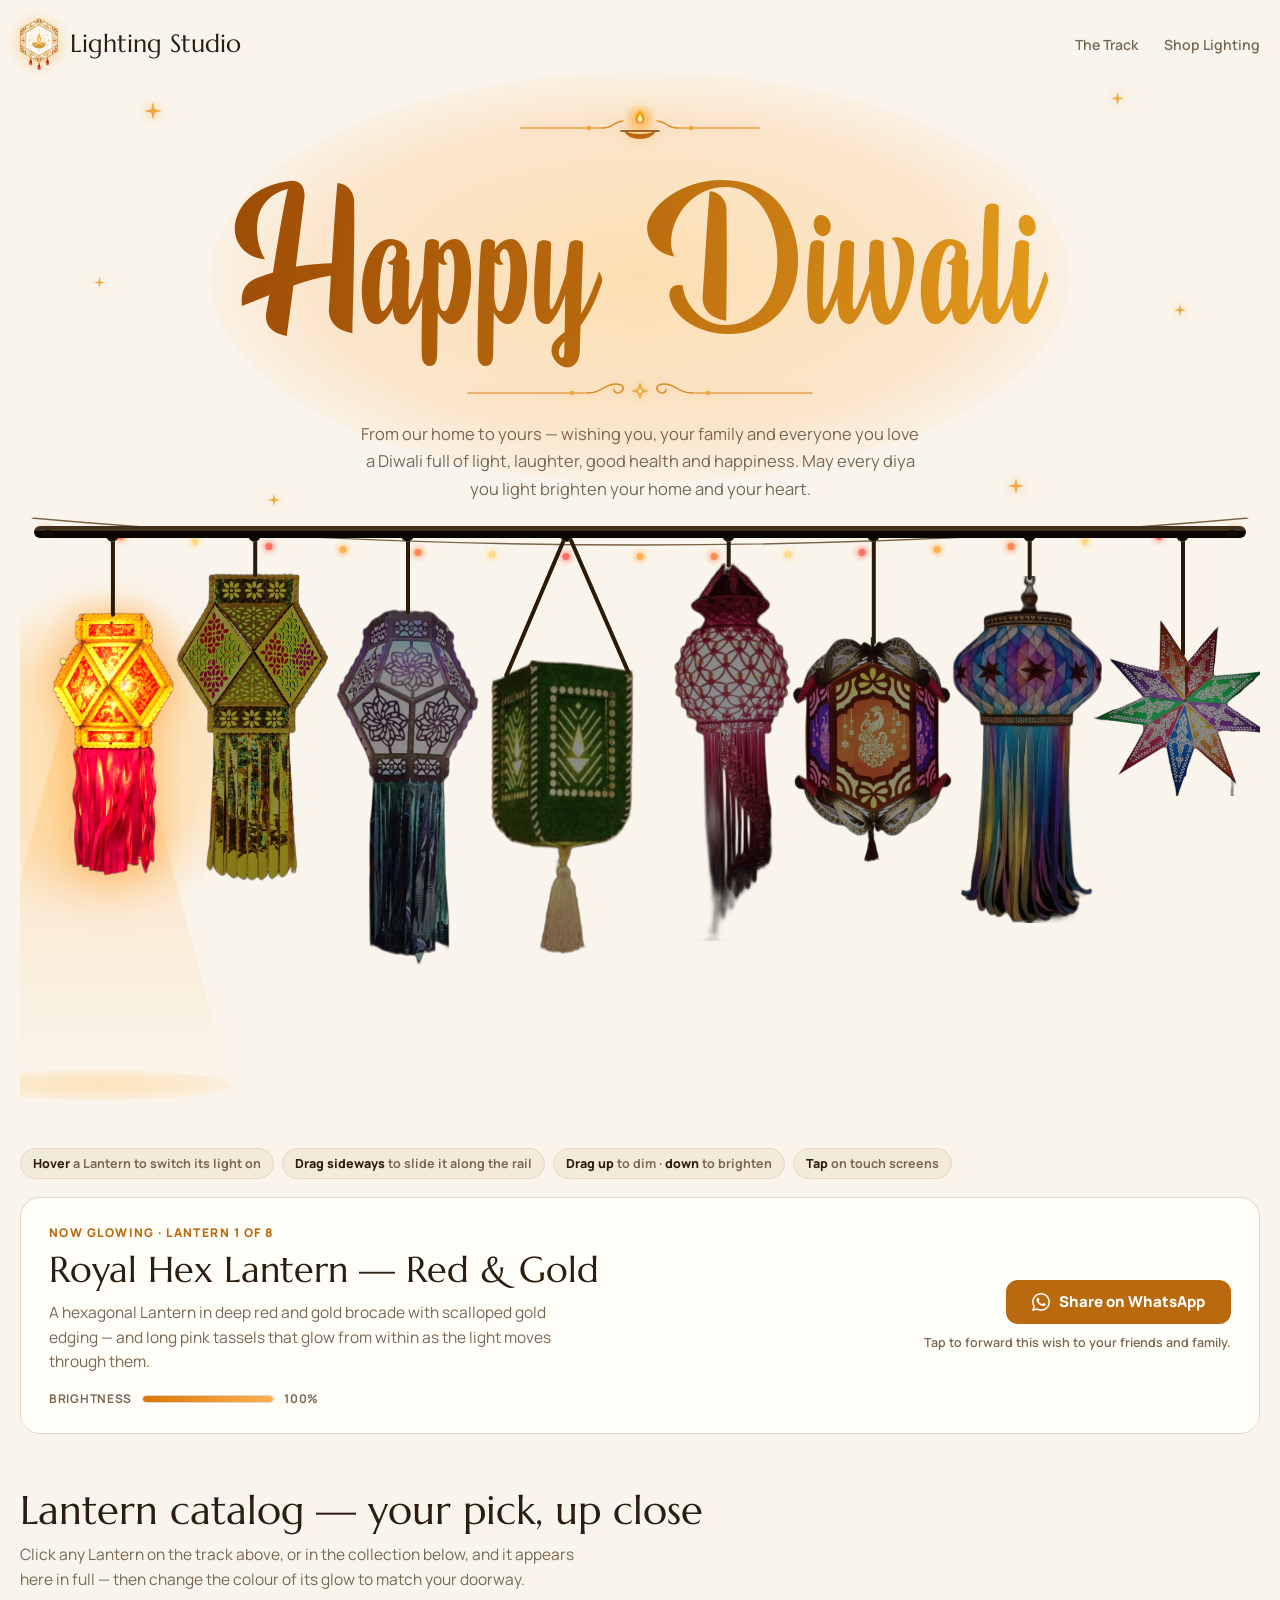
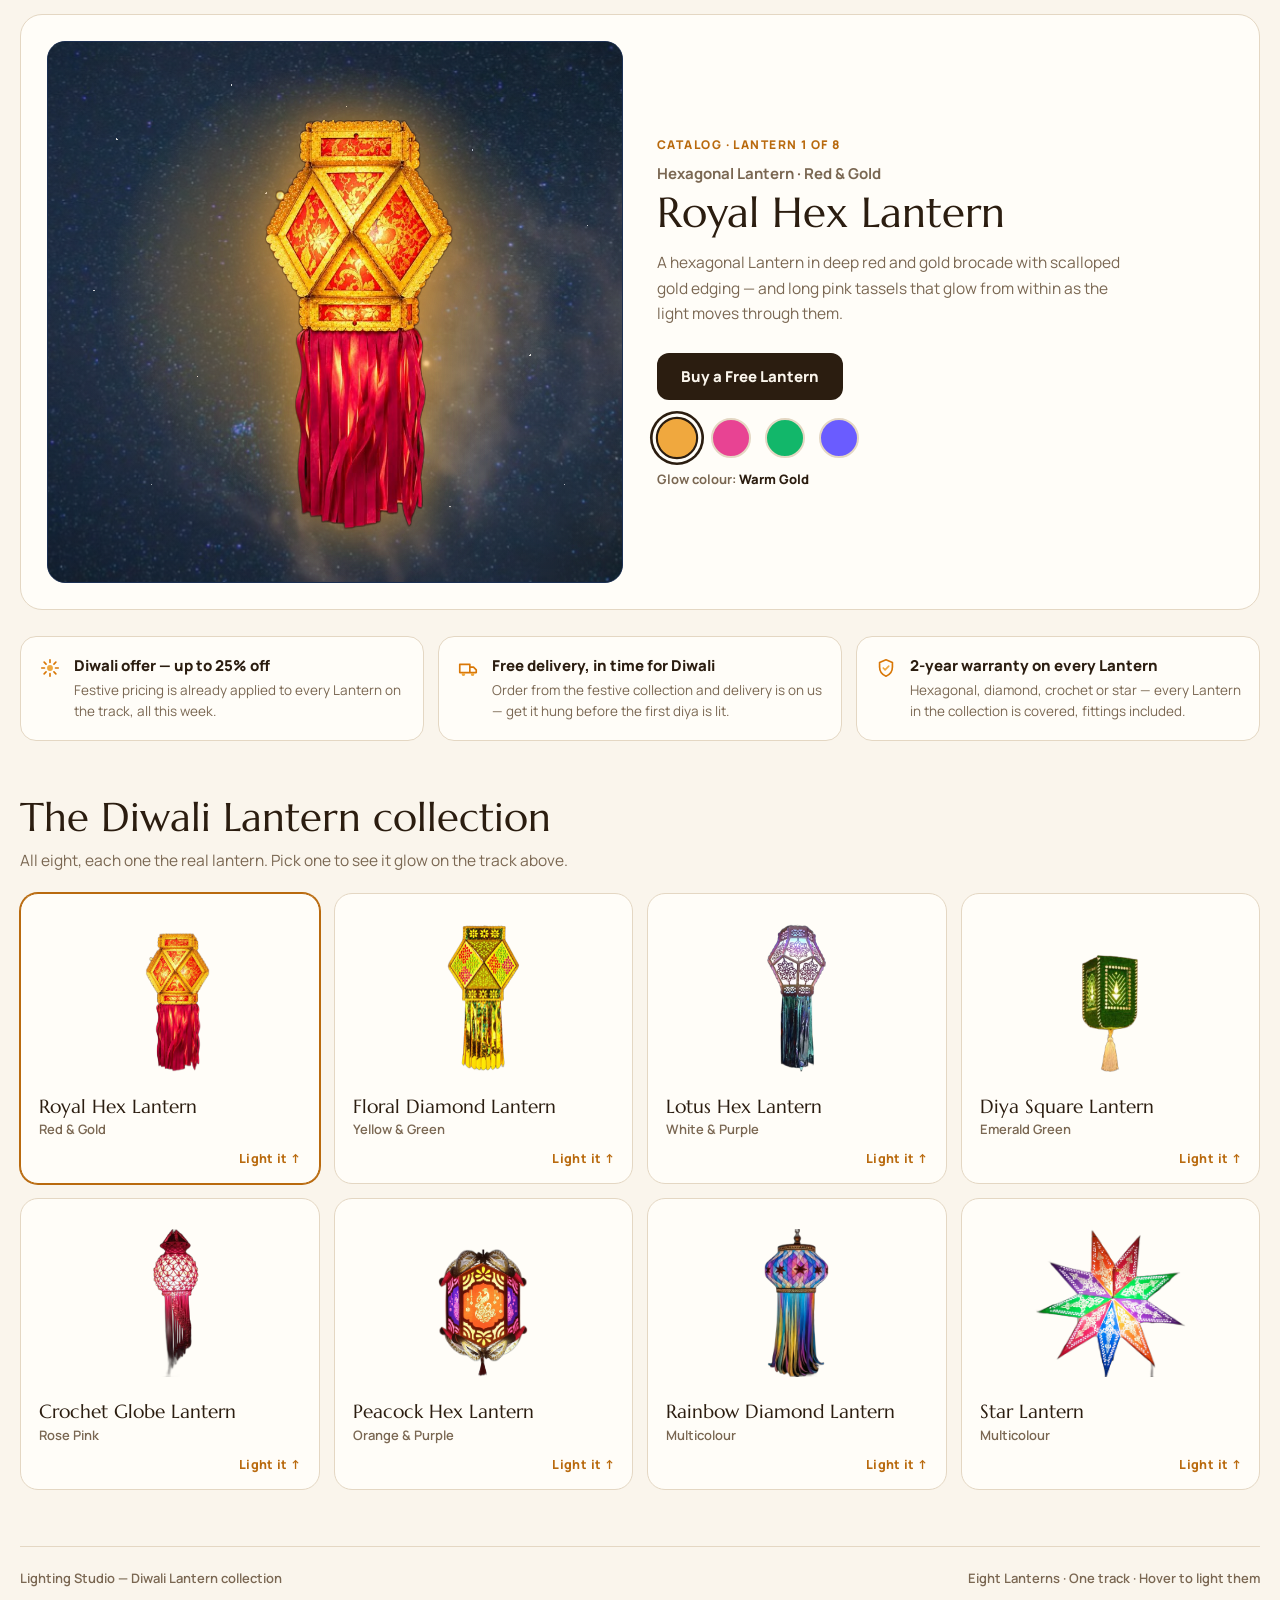
==== index.html @ c0ddb93f "feat: complete Diwali Lantern Studio with interactive track and celebration modal" ====
<!doctype html>
<html lang="en">
  <head>
    <meta charset="utf-8" />
    <meta name="viewport" content="width=device-width, initial-scale=1, viewport-fit=cover" />
    <meta name="color-scheme" content="light dark" />
    <link rel="icon" href="data:," />
    <title>Diwali Lantern Hero — Lighting Studio</title>
    <link rel="preconnect" href="https://fonts.googleapis.com" />
    <link rel="preconnect" href="https://fonts.gstatic.com" crossorigin />
    <link
      href="https://fonts.googleapis.com/css2?family=Marcellus&family=Manrope:wght@400;500;600;700;800&display=swap"
      rel="stylesheet"
    />
    <link rel="stylesheet" href="assets/css/style.css" />
  </head>
  <body>
    <div class="wrap">
      <header class="site">
        <a class="wordmark" href="#">
          <img src="assets/images/logo.png" alt="" aria-hidden="true" />
          Lighting Studio
        </a>
        <nav class="mainnav" aria-label="Main">
          <a href="#stage">The Track</a>
          <a href="#collection">Shop Lighting</a>
        </nav>
      </header>

      <section class="greeting" aria-label="Happy Diwali greeting">
        <svg class="spark" style="left:10%;top:26px" width="18" height="18" viewBox="0 0 24 24" fill="currentColor" aria-hidden="true"><path d="M12 0l2.4 9.6L24 12l-9.6 2.4L12 24l-2.4-9.6L0 12l9.6-2.4z"/></svg>
        <svg class="spark" style="right:11%;top:16px;animation-delay:0.7s" width="13" height="13" viewBox="0 0 24 24" fill="currentColor" aria-hidden="true"><path d="M12 0l2.4 9.6L24 12l-9.6 2.4L12 24l-2.4-9.6L0 12l9.6-2.4z"/></svg>
        <svg class="spark" style="left:20%;bottom:8px;animation-delay:1.3s" width="12" height="12" viewBox="0 0 24 24" fill="currentColor" aria-hidden="true"><path d="M12 0l2.4 9.6L24 12l-9.6 2.4L12 24l-2.4-9.6L0 12l9.6-2.4z"/></svg>
        <svg class="spark" style="right:19%;bottom:20px;animation-delay:1.9s" width="16" height="16" viewBox="0 0 24 24" fill="currentColor" aria-hidden="true"><path d="M12 0l2.4 9.6L24 12l-9.6 2.4L12 24l-2.4-9.6L0 12l9.6-2.4z"/></svg>
        <svg class="spark" style="left:6%;top:46%;animation-delay:0.4s" width="11" height="11" viewBox="0 0 24 24" fill="currentColor" aria-hidden="true"><path d="M12 0l2.4 9.6L24 12l-9.6 2.4L12 24l-2.4-9.6L0 12l9.6-2.4z"/></svg>
        <svg class="spark" style="right:6%;top:52%;animation-delay:2.4s" width="12" height="12" viewBox="0 0 24 24" fill="currentColor" aria-hidden="true"><path d="M12 0l2.4 9.6L24 12l-9.6 2.4L12 24l-2.4-9.6L0 12l9.6-2.4z"/></svg>
        <div class="flourish flourish-top" aria-hidden="true">
          <svg width="250" height="34" viewBox="0 0 250 34" fill="none">
            <path d="M6 22 H88" stroke="currentColor" stroke-width="1.4" stroke-linecap="round" opacity="0.65"/>
            <path d="M162 22 H244" stroke="currentColor" stroke-width="1.4" stroke-linecap="round" opacity="0.65"/>
            <path d="M88 22 c10 0 12 -7 20 -7" stroke="currentColor" stroke-width="1.4" stroke-linecap="round" opacity="0.8"/>
            <path d="M162 22 c-10 0 -12 -7 -20 -7" stroke="currentColor" stroke-width="1.4" stroke-linecap="round" opacity="0.8"/>
            <circle cx="74" cy="22" r="2.2" fill="#f0a83e"/>
            <circle cx="176" cy="22" r="2.2" fill="#f0a83e"/>
            <defs>
              <radialGradient id="diyaHaloGrad" cx="50%" cy="50%" r="50%">
                <stop offset="0%" stop-color="#ffd97a" stop-opacity="0.95"/>
                <stop offset="45%" stop-color="#ffb84d" stop-opacity="0.55"/>
                <stop offset="100%" stop-color="#ffb84d" stop-opacity="0"/>
              </radialGradient>
              <linearGradient id="diyaFlameGrad" x1="0" y1="1" x2="0" y2="0">
                <stop offset="0%" stop-color="#f97316"/>
                <stop offset="55%" stop-color="#f59e0b"/>
                <stop offset="100%" stop-color="#fbbf24"/>
              </linearGradient>
            </defs>
            <circle class="diya-halo" cx="125" cy="13" r="15" fill="url(#diyaHaloGrad)"/>
            <g class="diya-flame">
              <path d="M125 3c3.2 4.4 4.6 7.2 4.6 10a4.6 4.6 0 1 1 -9.2 0c0-2.8 1.4-5.6 4.6-10z" fill="url(#diyaFlameGrad)"/>
              <path class="diya-flame-core" d="M125 8.6c1.7 2.3 2.4 3.8 2.4 5.3a2.4 2.4 0 1 1 -4.8 0c0-1.5 0.7-3 2.4-5.3z" fill="#fff3b0"/>
            </g>
            <path d="M109 25c2.8 5.2 8.6 8 16 8s13.2-2.8 16-8c-5 2-10.4 3-16 3s-11-1-16-3z" fill="#b96a0e"/>
            <path class="diya-shimmer" d="M111 25.6c4 1.5 8.8 2.3 14 2.3s10-0.8 14-2.3c-4.4 1.2-9.1 1.8-14 1.8s-9.6-0.6-14-1.8z" fill="#ffd97a" opacity="0.7"/>
            <path d="M106 25h38" stroke="#8f3d00" stroke-width="1.6" stroke-linecap="round"/>
          </svg>
        </div>
        <h1 class="greeting-title">Happy Diwali</h1>
        <div class="flourish flourish-bottom" aria-hidden="true">
          <svg width="360" height="30" viewBox="0 0 360 30" fill="none">
            <path d="M8 15 H128" stroke="currentColor" stroke-width="1.4" stroke-linecap="round" opacity="0.6"/>
            <path d="M232 15 H352" stroke="currentColor" stroke-width="1.4" stroke-linecap="round" opacity="0.6"/>
            <path d="M128 15c14 0 16-9 28-9 7 0 9 4.5 5.5 7.5C158.5 16 154 15 154 11.5" stroke="currentColor" stroke-width="1.4" stroke-linecap="round" opacity="0.85"/>
            <path d="M232 15c-14 0-16-9-28-9-7 0-9 4.5-5.5 7.5C201.5 16 206 15 206 11.5" stroke="currentColor" stroke-width="1.4" stroke-linecap="round" opacity="0.85"/>
            <circle cx="112" cy="15" r="2.2" fill="#f0a83e"/>
            <circle cx="248" cy="15" r="2.2" fill="#f0a83e"/>
            <path d="M180 4l2.3 6.7L189 13l-6.7 2.3L180 22l-2.3-6.7L171 13l6.7-2.3z" fill="#f0a83e"/>
            <circle cx="180" cy="13" r="1.7" fill="#fff7dd"/>
          </svg>
        </div>
        <p class="greeting-wish">From our home to yours — wishing you, your family and everyone you love a Diwali full of light, laughter, good health and happiness. May every diya you light brighten your home and your heart.</p>
      </section>

      <section class="stage-shell" id="stage" aria-label="Interactive Lantern track">
        <div class="stage" id="stageBox" role="group" aria-label="Eight lanterns on a track. Hover or tap a lantern to light it.">
          <div id="fairy" aria-hidden="true"></div>
          <div class="track" aria-hidden="true"></div>
          <div class="floor-line" aria-hidden="true"></div>
          <div id="lanterns"></div>
        </div>
      </section>

      <div class="gesture-hints" aria-hidden="true">
        <span><b>Hover</b> a Lantern to switch its light on</span>
        <span><b>Drag sideways</b> to slide it along the rail</span>
        <span><b>Drag up</b> to dim · <b>down</b> to brighten</span>
        <span><b>Tap</b> on touch screens</span>
      </div>

      <section class="info-panel" aria-live="polite">
        <div class="info-main">
          <div class="info-swap" id="infoSwap">
            <div class="info-kicker" id="infoKicker">Now glowing · Lantern 1 of 8</div>
            <h2 class="info-name" id="infoName">Royal Hex Lantern — Red &amp; Gold</h2>
            <p class="info-desc" id="infoDesc"></p>
          </div>
          <div class="bright-row">
            <span>Brightness</span>
            <div class="bright-track"><div class="bright-fill" id="brightFill"></div></div>
            <span id="brightPct">100%</span>
          </div>
        </div>
        <div class="info-side">
          <a class="shop-btn share-btn" id="shareWishBtn" href="#" target="_blank" rel="noopener">
            <svg width="18" height="18" viewBox="0 0 24 24" fill="currentColor" aria-hidden="true"><path d="M17.472 14.382c-.297-.149-1.758-.867-2.03-.967-.273-.099-.471-.148-.67.15-.197.297-.767.966-.94 1.164-.173.199-.347.223-.644.075-.297-.15-1.255-.463-2.39-1.475-.883-.788-1.48-1.761-1.653-2.059-.173-.297-.018-.458.13-.606.134-.133.298-.347.446-.52.149-.174.198-.298.298-.497.099-.198.05-.371-.025-.52-.075-.149-.669-1.612-.916-2.207-.242-.579-.487-.5-.669-.51-.173-.008-.371-.01-.57-.01-.198 0-.52.074-.792.372-.272.297-1.04 1.016-1.04 2.479 0 1.462 1.065 2.875 1.213 3.074.149.198 2.096 3.2 5.077 4.487.709.306 1.262.489 1.694.625.712.227 1.36.195 1.871.118.571-.085 1.758-.719 2.006-1.413.248-.694.248-1.289.173-1.413-.074-.124-.272-.198-.57-.347m-5.421 7.403h-.004a9.87 9.87 0 01-5.031-1.378l-.361-.214-3.741.982.998-3.648-.235-.374a9.86 9.86 0 01-1.51-5.26c.001-5.45 4.436-9.884 9.888-9.884 2.64 0 5.122 1.03 6.988 2.898a9.825 9.825 0 012.893 6.994c-.003 5.45-4.437 9.884-9.885 9.884m8.413-18.297A11.815 11.815 0 0012.05 0C5.495 0 .16 5.335.157 11.892c0 2.096.547 4.142 1.588 5.945L.057 24l6.305-1.654a11.882 11.882 0 005.683 1.448h.005c6.554 0 11.89-5.335 11.893-11.893a11.821 11.821 0 00-3.48-8.413z"/></svg>
            Share on WhatsApp
          </a>
          <span class="info-note">Tap to forward this wish to your friends and family.</span>
        </div>
      </section>

      <section id="catalog" aria-label="Lantern catalog detail">
        <div class="catalog-head">
          <h2>Lantern catalog — your pick, up close</h2>
          <p>Click any Lantern on the track above, or in the collection below, and it appears here in full — then change the colour of its glow to match your doorway.</p>
        </div>
        <div class="catalog-panel">
          <div class="catalog-media" id="catalogMedia">
            <div class="catalog-night" aria-hidden="true"></div>
            <div class="catalog-stars" aria-hidden="true"></div>
            <div class="catalog-shimmer" aria-hidden="true"></div>
            <div class="catalog-glow" id="catalogGlow" aria-hidden="true"></div>
            <img id="catalogImg" src="assets/images/lanterns/lantern-1.png" alt="Red and gold hexagonal Lantern with pink tassels" />
          </div>
          <div class="catalog-info">
            <div class="catalog-swap" id="catalogSwap">
              <div class="catalog-kicker" id="catalogKicker">Catalog · Lantern 1 of 8</div>
              <div class="catalog-title" id="catalogTitle">Hexagonal Lantern · Red &amp; Gold</div>
              <h3 class="catalog-name" id="catalogName">Royal Hex Lantern</h3>
              <p class="catalog-desc" id="catalogDesc"></p>
            </div>
            <button type="button" class="color-btn" id="colorCycleBtn">Buy a Free Lantern</button>
            <div class="swatches" role="group" aria-label="Choose the glow colour of this Lantern">
              <button type="button" class="swatch active" data-color="0" style="background:#f0a83e" aria-label="Warm Gold glow" aria-pressed="true"></button>
              <button type="button" class="swatch" data-color="1" style="background:#e84393" aria-label="Rose Pink glow" aria-pressed="false"></button>
              <button type="button" class="swatch" data-color="2" style="background:#12b76a" aria-label="Emerald Green glow" aria-pressed="false"></button>
              <button type="button" class="swatch" data-color="3" style="background:#6a5cff" aria-label="Royal Violet glow" aria-pressed="false"></button>
            </div>
            <div class="glow-name">Glow colour: <b id="glowName">Warm Gold</b></div>
          </div>
        </div>
      </section>

      <section class="perks" id="offers">
        <div class="perk">
          <svg width="22" height="22" viewBox="0 0 24 24" fill="none" aria-hidden="true"><path d="M12 3v3M12 18v3M3 12h3M18 12h3M5.6 5.6l2.1 2.1M16.3 16.3l2.1 2.1M18.4 5.6l-2.1 2.1M7.7 16.3l-2.1 2.1" stroke="#d97706" stroke-width="1.8" stroke-linecap="round"/><circle cx="12" cy="12" r="3.2" fill="#f0a83e"/></svg>
          <div>
            <h3>Diwali offer — up to 25% off</h3>
            <p>Festive pricing is already applied to every Lantern on the track, all this week.</p>
          </div>
        </div>
        <div class="perk">
          <svg width="22" height="22" viewBox="0 0 24 24" fill="none" aria-hidden="true"><path d="M3 8h11v9H3zM14 11h4l3 3v3h-7z" stroke="#d97706" stroke-width="1.8" stroke-linejoin="round"/><circle cx="7" cy="19" r="1.8" fill="#f0a83e"/><circle cx="17" cy="19" r="1.8" fill="#f0a83e"/></svg>
          <div>
            <h3>Free delivery, in time for Diwali</h3>
            <p>Order from the festive collection and delivery is on us — get it hung before the first diya is lit.</p>
          </div>
        </div>
        <div class="perk">
          <svg width="22" height="22" viewBox="0 0 24 24" fill="none" aria-hidden="true"><path d="M12 3l7 3v5c0 4.5-3 8.5-7 10-4-1.5-7-5.5-7-10V6l7-3Z" stroke="#d97706" stroke-width="1.8" stroke-linejoin="round"/><path d="M9 12l2 2 4-4" stroke="#f0a83e" stroke-width="1.8" stroke-linecap="round" stroke-linejoin="round"/></svg>
          <div>
            <h3>2-year warranty on every Lantern</h3>
            <p>Hexagonal, diamond, crochet or star — every Lantern in the collection is covered, fittings included.</p>
          </div>
        </div>
      </section>

      <section id="collection">
        <div class="collection-head">
          <h2>The Diwali Lantern collection</h2>
          <p>All eight, each one the real lantern. Pick one to see it glow on the track above.</p>
        </div>
        <div class="grid" id="grid"></div>
      </section>

      <footer class="site">
        <span>Lighting Studio — Diwali Lantern collection</span>
        <span>Eight Lanterns · One track · Hover to light them</span>
      </footer>
    </div>

    <div class="video-overlay" id="videoOverlay" role="dialog" aria-modal="true" aria-label="Happy Diwali celebration video" hidden>
      <div class="video-shell">
        <button type="button" class="video-close" id="videoClose" aria-label="Close celebration video">✕</button>
        <div class="video-loader" id="videoLoader" aria-hidden="true"></div>
        <video id="celebrationVideo" preload="metadata" playsinline controls>
          <source src="assets/videos/celebration.mp4" type="video/mp4" />
          Your browser does not support HTML5 video.
        </video>
        <div class="video-cap">Happy Diwali — your free Lantern celebration</div>
      </div>
    </div>

    <script src="assets/js/main.js" defer></script>
  </body>
</html>
---- assets/css/style.css ----
@font-face {
        font-family: "Beauty Mountains";
        src: url("../fonts/BeautyMountains.woff") format("woff");
        font-weight: 400;
        font-style: normal;
        font-display: swap;
      }
      :root {
        --bg: #faf5ec;
        --bg-soft: #f3ead9;
        --ink: #2b1d10;
        --muted: #7a6752;
        --card: #fffdf8;
        --line: #e4d7c3;
        --accent: #b96a0e;
        --accent-ink: #ffffff;
        --accent-soft: #f7e3c2;
        --stage-edge: #241708;
        color-scheme: light dark;
      }
      @media (prefers-color-scheme: dark) {
        :root {
          --bg: #161009;
          --bg-soft: #1e150b;
          --ink: #f4e8d5;
          --muted: #b49b78;
          --card: #211809;
          --line: #3a2a16;
          --accent: #f0a83e;
          --accent-ink: #241300;
          --accent-soft: #33240e;
          --stage-edge: #000000;
        }
      }

      html { scroll-behavior: smooth; }
      body {
        margin: 0;
        background: var(--bg);
        color: var(--ink);
        font-family: "Manrope", system-ui, -apple-system, sans-serif;
        -webkit-font-smoothing: antialiased;
      }
      h1, h2, h3, p { margin: 0; }
      a { color: inherit; }
      button { font-family: inherit; }

      .wrap { max-width: 1240px; margin: 0 auto; padding: 0 20px; }

      /* ---------- Header ---------- */
      header.site {
        display: flex;
        align-items: center;
        justify-content: space-between;
        gap: 16px;
        padding: 18px 0 6px;
      }
      .wordmark {
        font-family: "Marcellus", serif;
        font-size: 25px;
        font-weight: 400;
        line-height: 1.2;
        letter-spacing: 0;
        text-decoration: none;
        display: flex;
        align-items: center;
        gap: 12px;
      }
      .wordmark img {
        height: 52px;
        width: auto;
        flex: none;
        filter: drop-shadow(0 2px 8px rgba(240, 168, 62, 0.45));
      }
      nav.mainnav { display: flex; gap: 26px; }
      nav.mainnav a {
        text-decoration: none;
        font-size: 14px;
        font-weight: 600;
        color: var(--muted);
      }
      nav.mainnav a:hover { color: var(--ink); }
      @media (max-width: 560px) { nav.mainnav { display: none; } }

      /* ---------- Diwali greeting ---------- */
      .greeting {
        position: relative;
        text-align: center;
        padding: 30px 16px 12px;
      }
      .greeting::before {
        content: "";
        position: absolute;
        left: 50%;
        top: 46%;
        width: min(860px, 98%);
        aspect-ratio: 2.1;
        transform: translate(-50%, -50%);
        border-radius: 50%;
        background: radial-gradient(ellipse at center, rgba(255, 196, 107, 0.46) 0%, rgba(255, 170, 80, 0.2) 55%, rgba(255, 170, 80, 0) 76%);
        pointer-events: none;
      }
      .greeting-title {
        position: relative;
        font-family: "Beauty Mountains", "Marcellus", serif;
        font-weight: 400;
        font-size: clamp(72px, 15.5vw, 172px);
        line-height: 1.28;
        padding: 0.04em 0.14em 0.1em;
        color: var(--accent);
        background: linear-gradient(100deg, #8f3d00 0%, #b96a0e 22%, #eda71f 42%, #fff0a6 50%, #eda71f 58%, #b96a0e 78%, #8f3d00 100%);
        background-size: 220% auto;
        -webkit-background-clip: text;
        background-clip: text;
        -webkit-text-fill-color: transparent;
        animation: greetingShimmer 6s linear infinite, greetingGlow 3.6s ease-in-out infinite alternate;
      }
      @media (prefers-color-scheme: dark) {
        .greeting-title {
          background-image: linear-gradient(100deg, #d97706 0%, #f0a83e 22%, #ffc94d 42%, #fff3b0 50%, #ffc94d 58%, #f0a83e 78%, #d97706 100%);
          -webkit-background-clip: text;
          background-clip: text;
        }
      }
      @keyframes greetingShimmer {
        from { background-position: 0% center; }
        to { background-position: 220% center; }
      }
      @keyframes greetingGlow {
        from { filter: drop-shadow(0 0 12px rgba(255, 178, 84, 0.45)) drop-shadow(0 3px 18px rgba(255, 150, 50, 0.22)); }
        to { filter: drop-shadow(0 0 26px rgba(255, 186, 84, 0.75)) drop-shadow(0 3px 26px rgba(255, 150, 50, 0.38)); }
      }
      .flourish {
        position: relative;
        display: flex;
        justify-content: center;
        pointer-events: none;
        color: #d97706;
      }
      .flourish svg {
        display: block;
        overflow: visible;
        max-width: 88%;
        height: auto;
        filter: drop-shadow(0 0 6px rgba(240, 168, 62, 0.55));
      }
      .flourish-top { margin-bottom: -2px; }
      .flourish-bottom { margin-top: -4px; }
      /* ---------- Lit diya in the top flourish ---------- */
      .diya-flame {
        transform-box: fill-box;
        transform-origin: 50% 92%;
        animation: diyaFlicker 2.4s ease-in-out infinite;
      }
      .diya-flame-core {
        transform-box: fill-box;
        transform-origin: 50% 95%;
        animation: diyaCore 1.7s ease-in-out infinite;
      }
      .diya-halo {
        transform-box: fill-box;
        transform-origin: center;
        animation: diyaHalo 2.4s ease-in-out infinite;
      }
      .diya-shimmer {
        animation: diyaShimmer 2.4s ease-in-out infinite;
      }
      @keyframes diyaFlicker {
        0%, 100% { transform: rotate(-2.4deg) scale(1, 1); }
        14% { transform: rotate(1.8deg) skewX(-2.5deg) scale(0.94, 1.1); }
        29% { transform: rotate(-1.2deg) skewX(1.5deg) scale(1.03, 0.93); }
        44% { transform: rotate(2.8deg) skewX(-3deg) scale(0.92, 1.13); }
        58% { transform: rotate(-3deg) skewX(2deg) scale(1.05, 0.9); }
        72% { transform: rotate(1.4deg) skewX(-1deg) scale(0.97, 1.06); }
        86% { transform: rotate(-1.8deg) skewX(2.5deg) scale(1.02, 0.96); }
      }
      @keyframes diyaCore {
        0%, 100% { transform: scale(1); opacity: 0.95; }
        35% { transform: scale(0.9, 1.08); opacity: 1; }
        65% { transform: scale(1.08, 0.92); opacity: 0.9; }
      }
      @keyframes diyaHalo {
        0%, 100% { transform: scale(0.82); opacity: 0.5; }
        22% { transform: scale(1.05); opacity: 0.78; }
        45% { transform: scale(0.9); opacity: 0.6; }
        68% { transform: scale(1.12); opacity: 0.85; }
        84% { transform: scale(0.95); opacity: 0.66; }
      }
      @keyframes diyaShimmer {
        0%, 100% { opacity: 0.45; }
        30% { opacity: 0.95; }
        55% { opacity: 0.55; }
        78% { opacity: 1; }
      }
      @media (prefers-reduced-motion: reduce) {
        .diya-flame, .diya-flame-core, .diya-halo, .diya-shimmer { animation: none; }
      }
      @media (max-width: 560px) {
        .greeting-title { font-size: clamp(64px, 19vw, 96px); }
        .flourish-bottom { margin-top: 0; }
      }
      .greeting-wish {
        position: relative;
        margin: 12px auto 0;
        max-width: 56ch;
        font-size: 16.5px;
        line-height: 1.65;
        color: var(--muted);
      }
      .spark {
        position: absolute;
        color: #f0a83e;
        pointer-events: none;
        animation: twinkle 2.8s ease-in-out infinite;
        filter: drop-shadow(0 0 7px rgba(240, 168, 62, 0.85));
        z-index: 1;
      }
      /* ---------- Stage ---------- */
      .stage-shell {
        position: relative;
        border-radius: 26px;
        overflow: hidden;
        background: transparent;
        border: none;
        box-shadow: none;
      }
      .stage-shell::after {
        content: "";
        position: absolute;
        inset: 0;
        pointer-events: none;
        background: transparent;
      }
      .stage {
        position: relative;
        aspect-ratio: 1200 / 600;
      }
      @media (max-width: 640px) {
        .stage { aspect-ratio: 1200 / 800; }
      }
      .track {
        position: absolute;
        top: 12px;
        left: 14px;
        right: 14px;
        height: 12px;
        border-radius: 6px;
        background: linear-gradient(#43301c 0 5px, #0a0603 5px);
        z-index: 3;
      }
      .track::before, .track::after {
        content: "";
        position: absolute;
        top: 4px;
        width: 8px;
        height: 8px;
        border-radius: 50%;
        background: #120b05;
      }
      .track::before { left: 10px; }
      .track::after { right: 10px; }
      .floor-line {
        position: absolute;
        left: 30px;
        right: 30px;
        bottom: 9%;
        height: 1.5px;
        background: rgba(255, 207, 135, 0.10);
      }
      .fairy-bulb {
        position: absolute;
        width: 7px;
        height: 7px;
        border-radius: 50%;
        transform: translate(-50%, 0);
        animation: twinkle 2.6s ease-in-out infinite;
        z-index: 1;
      }
      @keyframes twinkle {
        0%, 100% { opacity: 0.45; }
        50% { opacity: 1; }
      }

      /* ---------- Lanterns ---------- */
      .lantern {
        --b: 0;
        position: absolute;
        top: 0;
        bottom: 0;
        width: 13%;
        transform: translateX(-50%);
        background: none;
        border: 0;
        padding: 0;
        margin: 0;
        cursor: pointer;
        z-index: 2;
        -webkit-tap-highlight-color: transparent;
        touch-action: none;
      }
      .lantern:focus { outline: none; }
      .lantern:focus-visible .k-ring { opacity: 1; }
      .k-swing { position: absolute; inset: 0; transform-origin: 50% 18px; }
      .k-sway {
        position: absolute;
        inset: 0;
        transform-origin: 50% 18px;
        animation: sway 5.2s ease-in-out infinite alternate;
      }
      @keyframes sway {
        from { transform: rotate(-1.1deg); }
        to { transform: rotate(1.1deg); }
      }
      .k-ropes {
        position: absolute;
        inset: 0;
        width: 100%;
        height: 100%;
        z-index: 1;
        pointer-events: none;
        overflow: visible;
      }
      .k-ropes line {
        stroke: #2b1a08;
        stroke-width: 4px;
        stroke-linecap: round;
      }
      .k-mount {
        position: absolute;
        top: 15px;
        left: 50%;
        width: 11px;
        height: 11px;
        transform: translateX(-50%);
        border-radius: 50%;
        background: #0d0805;
        border: 1.5px solid #57432a;
        z-index: 2;
      }
      .k-halo {
        position: absolute;
        left: 50%;
        width: 210%;
        aspect-ratio: 1;
        transform: translate(-50%, -50%);
        border-radius: 50%;
        background: radial-gradient(circle, rgba(255, 226, 168, 0.95) 0%, rgba(255, 196, 107, 0.38) 45%, rgba(255, 196, 107, 0) 70%);
        opacity: 0;
        pointer-events: none;
      }
      .k-beam {
        position: absolute;
        left: 50%;
        width: 165%;
        transform: translateX(-50%);
        clip-path: polygon(38% 0, 62% 0, 100% 100%, 0 100%);
        background: linear-gradient(rgba(255, 196, 107, 0.5), rgba(255, 177, 84, 0.16) 55%, rgba(255, 177, 84, 0));
        opacity: 0;
        pointer-events: none;
      }
      .k-pool {
        position: absolute;
        bottom: 5.5%;
        left: 50%;
        width: 165%;
        height: 30px;
        transform: translateX(-50%);
        border-radius: 50%;
        background: radial-gradient(ellipse at center, rgba(255, 210, 138, 0.65) 0%, rgba(255, 190, 98, 0.22) 55%, rgba(255, 190, 98, 0) 100%);
        opacity: 0;
        pointer-events: none;
      }
      .lantern img {
        position: absolute;
        left: 50%;
        transform: translateX(-50%);
        height: auto;
        filter: brightness(calc(0.55 + var(--b) * 0.62)) saturate(calc(0.82 + var(--b) * 0.3));
        transition: filter 0.25s ease;
        user-select: none;
        -webkit-user-drag: none;
        pointer-events: none;
      }
      .lantern.lit img {
        filter: brightness(calc(0.55 + var(--b) * 0.62)) saturate(calc(0.82 + var(--b) * 0.3))
          drop-shadow(0 0 16px rgba(255, 176, 84, 0.55)) drop-shadow(0 6px 22px rgba(255, 140, 40, 0.3));
      }
      .lantern.lit .k-halo { animation: blinkGlow 1.15s ease-in-out infinite; }
      .lantern.lit .k-beam { animation: blinkBeam 1.15s ease-in-out infinite; }
      .lantern.lit .k-pool { animation: blinkGlow 1.15s ease-in-out infinite; }
      .lantern.lit .k-imgwrap { animation: blinkImg 1.15s ease-in-out infinite; }
      @keyframes blinkGlow {
        0%, 100% { opacity: calc(var(--b) * 0.95); }
        50% { opacity: calc(var(--b) * 0.4); }
      }
      @keyframes blinkBeam {
        0%, 100% { opacity: calc(var(--b) * 0.85); }
        50% { opacity: calc(var(--b) * 0.35); }
      }
      @keyframes blinkImg {
        0%, 100% { filter: brightness(1); }
        50% { filter: brightness(0.86); }
      }
      .k-imgwrap {
        position: absolute;
        left: 50%;
        transform: translateX(-50%);
        pointer-events: none;
      }
      .k-imgwrap img { position: static; transform: none; width: 100%; }
      .k-ring {
        position: absolute;
        left: 50%;
        transform: translate(-50%, -50%);
        width: 118%;
        aspect-ratio: 1;
        border-radius: 50%;
        border: 1.6px dashed #f0a83e;
        opacity: 0;
        transition: opacity 0.2s;
        pointer-events: none;
      }
      .lantern:hover .k-ring { opacity: 0.55; }

      .gesture-hints {
        display: flex;
        flex-wrap: wrap;
        gap: 8px;
        margin-top: 14px;
      }
      .gesture-hints span {
        font-size: 12.5px;
        font-weight: 700;
        color: var(--muted);
        background: var(--bg-soft);
        border: 1px solid var(--line);
        padding: 6px 12px;
        border-radius: 999px;
      }
      .gesture-hints b { color: var(--ink); font-weight: 800; }

      /* ---------- Info panel ---------- */
      .info-panel {
        margin-top: 18px;
        background: var(--card);
        border: 1px solid var(--line);
        border-radius: 20px;
        padding: 26px 28px;
        display: flex;
        gap: 28px;
        align-items: center;
        justify-content: space-between;
        flex-wrap: wrap;
      }
      .info-main { min-width: 260px; flex: 1 1 420px; }
      .info-swap { animation: rise 0.45s cubic-bezier(0.22, 0.9, 0.3, 1); }
      @keyframes rise {
        from { opacity: 0; transform: translateY(10px); }
        to { opacity: 1; transform: translateY(0); }
      }
      .info-kicker {
        font-size: 12px;
        font-weight: 800;
        letter-spacing: 0.12em;
        text-transform: uppercase;
        color: var(--accent);
      }
      .info-name {
        font-family: "Marcellus", serif;
        font-weight: 400;
        font-size: clamp(27px, 3.6vw, 36px);
        line-height: 1.25;
        margin-top: 6px;
      }
      .info-desc {
        margin-top: 8px;
        color: var(--muted);
        font-size: 15.5px;
        line-height: 1.6;
        max-width: 56ch;
      }
      .bright-row {
        display: flex;
        align-items: center;
        gap: 10px;
        margin-top: 16px;
        font-size: 12px;
        font-weight: 700;
        letter-spacing: 0.06em;
        text-transform: uppercase;
        color: var(--muted);
      }
      .bright-track {
        width: 130px;
        height: 6px;
        border-radius: 99px;
        background: var(--bg-soft);
        border: 1px solid var(--line);
        overflow: hidden;
      }
      .bright-fill {
        height: 100%;
        width: 100%;
        border-radius: 99px;
        background: linear-gradient(90deg, #d97706, #ffb154);
        transition: width 0.15s linear;
      }
      .info-side {
        display: flex;
        flex-direction: column;
        align-items: flex-end;
        gap: 10px;
        flex: 0 0 auto;
      }
      .shop-btn {
        display: inline-block;
        background: var(--accent);
        color: var(--accent-ink);
        font-weight: 800;
        font-size: 15px;
        text-decoration: none;
        padding: 13px 26px;
        border-radius: 12px;
        transition: transform 0.15s ease, filter 0.15s ease;
      }
      .shop-btn:hover { filter: brightness(1.08); transform: translateY(-1px); }
      .shop-btn:active { transform: translateY(0); }
      .share-btn {
        border: 0;
        cursor: pointer;
        display: inline-flex;
        align-items: center;
        gap: 9px;
        font-family: inherit;
        line-height: 1.2;
        text-align: center;
      }
      .share-btn svg { flex: none; }
      .share-btn:focus-visible { outline: 2px solid var(--accent); outline-offset: 3px; }
      .info-note { font-size: 12.5px; color: var(--muted); font-weight: 600; }
      @media (max-width: 640px) {
        .info-panel { padding: 22px; }
        .info-side { align-items: flex-start; }
      }

      /* ---------- Perks ---------- */
      .perks {
        display: grid;
        grid-template-columns: repeat(3, 1fr);
        gap: 14px;
        margin-top: 26px;
      }
      .perk {
        display: flex;
        gap: 13px;
        align-items: flex-start;
        background: var(--card);
        border: 1px solid var(--line);
        border-radius: 16px;
        padding: 18px;
      }
      .perk svg { flex: none; margin-top: 2px; }
      .perk h3 { font-size: 15px; font-weight: 800; margin: 0 0 4px; }
      .perk p { font-size: 13.5px; line-height: 1.55; color: var(--muted); }
      @media (max-width: 760px) { .perks { grid-template-columns: 1fr; } }

      /* ---------- Collection ---------- */
      .collection-head { margin: 52px 0 6px; }
      .collection-head h2 {
        font-family: "Marcellus", serif;
        font-weight: 400;
        font-size: clamp(30px, 4.2vw, 40px);
        line-height: 1.2;
      }
      .collection-head p { color: var(--muted); margin-top: 8px; font-size: 15.5px; }
      .grid {
        display: grid;
        grid-template-columns: repeat(4, 1fr);
        gap: 14px;
        margin-top: 22px;
      }
      @media (max-width: 900px) { .grid { grid-template-columns: repeat(2, 1fr); } }
      .card {
        text-align: left;
        background: var(--card);
        border: 1px solid var(--line);
        border-radius: 18px;
        padding: 18px 18px 16px;
        cursor: pointer;
        color: var(--ink);
        transition: border-color 0.2s, transform 0.2s;
        width: 100%;
      }
      .card:hover { border-color: var(--accent); transform: translateY(-2px); }
      .card.active { border-color: var(--accent); box-shadow: 0 0 0 1px var(--accent); }
      .card .thumb {
        background: transparent;
        border-radius: 12px;
        display: flex;
        justify-content: center;
        align-items: flex-start;
        padding: 12px 8px 8px;
        margin-bottom: 14px;
        height: 148px;
      }
      .card .thumb img {
        max-height: 100%;
        max-width: 92%;
        width: auto;
        object-fit: contain;
      }
      .card h3 {
        font-family: "Marcellus", serif;
        font-size: 19px;
        font-weight: 400;
        line-height: 1.3;
        margin: 0;
      }
      .card .finish { font-size: 13px; color: var(--muted); font-weight: 600; margin-top: 2px; }
      .card .row {
        display: flex;
        justify-content: flex-end;
        align-items: center;
        margin-top: 12px;
      }
      .card .try { font-size: 12.5px; font-weight: 800; color: var(--accent); letter-spacing: 0.03em; }

      /* ---------- Catalog detail (Section 2) ---------- */
      .catalog-head { margin: 52px 0 6px; }
      .catalog-head h2 {
        font-family: "Marcellus", serif;
        font-weight: 400;
        font-size: clamp(30px, 4.2vw, 40px);
        line-height: 1.2;
      }
      .catalog-head p { color: var(--muted); margin-top: 8px; font-size: 15.5px; max-width: 62ch; line-height: 1.6; }
      .catalog-panel {
        margin-top: 22px;
        background: var(--card);
        border: 1px solid var(--line);
        border-radius: 22px;
        padding: 26px;
        display: grid;
        grid-template-columns: 1fr 1fr;
        gap: 34px;
        align-items: stretch;
      }
      .catalog-media {
        --glow: #f0a83e;
        position: relative;
        border: 1px solid #1b2f52;
        border-radius: 18px;
        background: #0a162e;
        min-height: 480px;
        display: flex;
        align-items: center;
        justify-content: center;
        overflow: hidden;
        padding: 30px 20px;
        isolation: isolate;
      }
      .catalog-night {
        position: absolute;
        inset: -7%;
        z-index: 0;
        background: url("../images/night-sky.png") center / cover no-repeat;
        animation: nightDrift 28s ease-in-out infinite alternate;
        will-change: transform;
        pointer-events: none;
      }
      @keyframes nightDrift {
        from { transform: scale(1.04) translate(0, 0); }
        to { transform: scale(1.15) translate(-1.6%, -2.2%); }
      }
      .catalog-stars {
        position: absolute;
        inset: 0;
        z-index: 1;
        pointer-events: none;
        background-image:
          radial-gradient(1.6px 1.6px at 12% 18%, rgba(255,255,255,0.95) 50%, transparent 52%),
          radial-gradient(1.2px 1.2px at 26% 62%, rgba(255,255,255,0.85) 50%, transparent 52%),
          radial-gradient(1.8px 1.8px at 38% 28%, rgba(210,228,255,0.95) 50%, transparent 52%),
          radial-gradient(1.1px 1.1px at 52% 12%, rgba(255,255,255,0.8) 50%, transparent 52%),
          radial-gradient(1.5px 1.5px at 64% 44%, rgba(255,255,255,0.9) 50%, transparent 52%),
          radial-gradient(1.2px 1.2px at 74% 20%, rgba(200,222,255,0.85) 50%, transparent 52%),
          radial-gradient(1.7px 1.7px at 84% 58%, rgba(255,255,255,0.95) 50%, transparent 52%),
          radial-gradient(1.1px 1.1px at 18% 82%, rgba(255,255,255,0.75) 50%, transparent 52%),
          radial-gradient(1.4px 1.4px at 46% 78%, rgba(220,235,255,0.9) 50%, transparent 52%),
          radial-gradient(1.3px 1.3px at 90% 82%, rgba(255,255,255,0.85) 50%, transparent 52%);
        animation: starTwinkle 3.4s ease-in-out infinite;
      }
      .catalog-stars::after {
        content: "";
        position: absolute;
        inset: 0;
        background-image:
          radial-gradient(1.2px 1.2px at 8% 46%, rgba(255,255,255,0.9) 50%, transparent 52%),
          radial-gradient(1.5px 1.5px at 32% 8%, rgba(255,255,255,0.85) 50%, transparent 52%),
          radial-gradient(1.1px 1.1px at 58% 68%, rgba(205,228,255,0.9) 50%, transparent 52%),
          radial-gradient(1.6px 1.6px at 70% 86%, rgba(255,255,255,0.8) 50%, transparent 52%),
          radial-gradient(1.2px 1.2px at 94% 34%, rgba(255,255,255,0.9) 50%, transparent 52%);
        animation: starTwinkle 4.6s ease-in-out infinite reverse;
      }
      @keyframes starTwinkle {
        0%, 100% { opacity: 0.35; }
        50% { opacity: 1; }
      }
      .catalog-shimmer {
        position: absolute;
        inset: 0;
        z-index: 1;
        pointer-events: none;
        background: linear-gradient(115deg, transparent 30%, rgba(160,195,255,0.10) 48%, rgba(255,255,255,0.06) 52%, transparent 68%);
        background-size: 220% 100%;
        animation: nightShimmer 9s ease-in-out infinite;
      }
      @keyframes nightShimmer {
        0% { background-position: 120% 0; }
        55%, 100% { background-position: -40% 0; }
      }
      .catalog-media::after {
        content: "";
        position: absolute;
        inset: 0;
        z-index: 2;
        pointer-events: none;
        background: radial-gradient(ellipse at 50% 42%, transparent 42%, rgba(3,8,22,0.38) 100%);
      }
      .catalog-glow {
        position: absolute;
        left: 50%;
        top: 46%;
        width: 78%;
        aspect-ratio: 1;
        transform: translate(-50%, -50%);
        border-radius: 50%;
        pointer-events: none;
        transition: background 0.35s ease;
        z-index: 3;
        animation: catalogGlowPulse 3.2s ease-in-out infinite;
      }
      @keyframes catalogGlowPulse {
        0%, 100% { opacity: 0.88; }
        50% { opacity: 1; }
      }
      .catalog-media img {
        position: relative;
        z-index: 4;
        max-height: 440px;
        max-width: 84%;
        width: auto;
        object-fit: contain;
        transition: filter 0.35s ease;
        animation: catalogFloat 6s ease-in-out infinite;
      }
      @keyframes catalogFloat {
        0%, 100% { transform: translateY(-5px) rotate(-0.4deg); }
        50% { transform: translateY(6px) rotate(0.4deg); }
      }
      .catalog-swap { animation: rise 0.45s cubic-bezier(0.22, 0.9, 0.3, 1); }
      .catalog-info { display: flex; flex-direction: column; justify-content: center; }
      .catalog-kicker {
        font-size: 12px;
        font-weight: 800;
        letter-spacing: 0.12em;
        text-transform: uppercase;
        color: var(--accent);
      }
      .catalog-title {
        margin-top: 10px;
        font-size: 15px;
        font-weight: 700;
        color: var(--muted);
      }
      .catalog-name {
        font-family: "Marcellus", serif;
        font-weight: 400;
        font-size: clamp(30px, 4.4vw, 42px);
        line-height: 1.2;
        margin-top: 4px;
      }
      .catalog-desc {
        margin-top: 12px;
        color: var(--muted);
        font-size: 15.5px;
        line-height: 1.65;
        max-width: 52ch;
      }
      .color-btn {
        margin-top: 26px;
        align-self: flex-start;
        background: var(--ink);
        color: var(--bg);
        font-weight: 800;
        font-size: 15px;
        border: 0;
        padding: 13px 24px;
        border-radius: 12px;
        cursor: pointer;
        transition: transform 0.15s ease, filter 0.15s ease;
      }
      .color-btn:hover { filter: brightness(1.12); transform: translateY(-1px); }
      .color-btn:active { transform: translateY(0); }
      .swatches {
        display: flex;
        align-items: center;
        gap: 14px;
        margin-top: 18px;
      }
      .swatch {
        width: 40px;
        height: 40px;
        border-radius: 50%;
        border: 2px solid var(--line);
        cursor: pointer;
        padding: 0;
        transition: transform 0.15s ease, box-shadow 0.15s ease, border-color 0.15s ease;
      }
      .swatch:hover { transform: scale(1.1); }
      .swatch.active {
        border-color: var(--ink);
        box-shadow: 0 0 0 3px var(--card), 0 0 0 5.5px var(--ink);
        transform: scale(1.06);
      }
      .swatch:focus-visible, .color-btn:focus-visible { outline: 2px solid var(--accent); outline-offset: 3px; }
      .glow-name {
        margin-top: 12px;
        font-size: 13px;
        font-weight: 700;
        color: var(--muted);
      }
      .glow-name b { color: var(--ink); font-weight: 800; }
      @media (max-width: 760px) {
        .catalog-panel { grid-template-columns: 1fr; padding: 20px; gap: 24px; }
        .catalog-media { min-height: 360px; }
        .catalog-media img { max-height: 320px; }
      }

      /* ---------- Celebration video overlay ---------- */
      .video-overlay {
        position: fixed;
        inset: 0;
        z-index: 100;
        display: none;
        align-items: center;
        justify-content: center;
        background: rgba(8, 4, 1, 0.92);
        padding: 20px;
      }
      .video-overlay.open { display: flex; }
      .video-shell {
        position: relative;
        width: min(100%, 1060px);
        animation: rise 0.4s cubic-bezier(0.22, 0.9, 0.3, 1);
      }
      
      .video-loader {
        position: absolute;
        top: calc(50% - 15px);
        left: 50%;
        transform: translate(-50%, -50%);
        width: 44px;
        height: 44px;
        border: 3.5px solid rgba(255, 190, 98, 0.22);
        border-top-color: #f0a83e;
        border-radius: 50%;
        animation: spin 0.75s linear infinite;
        pointer-events: none;
        transition: opacity 0.25s ease;
        z-index: 1;
      }
      .video-loader.hidden { opacity: 0; }
      @keyframes spin {
        to { transform: translate(-50%, -50%) rotate(360deg); }
      }

      .video-shell video {
        display: block;
        width: 100%;
        max-height: calc(100vh - 90px);
        max-height: calc(100dvh - 90px);
        border-radius: 14px;
        background: #000;
        box-shadow: 0 24px 70px rgba(0, 0, 0, 0.65), 0 0 0 1px rgba(255, 190, 98, 0.28);
      }
      .video-close {
        position: absolute;
        top: -14px;
        right: -14px;
        width: 44px;
        height: 44px;
        border-radius: 50%;
        border: 1.5px solid rgba(255, 225, 175, 0.55);
        background: #2b1a08;
        color: #ffe9c4;
        font-size: 20px;
        line-height: 1;
        cursor: pointer;
        display: flex;
        align-items: center;
        justify-content: center;
        transition: transform 0.15s ease, filter 0.15s ease;
        z-index: 2;
      }
      .video-close:hover { filter: brightness(1.25); transform: scale(1.06); }
      .video-close:focus-visible { outline: 2px solid #f0a83e; outline-offset: 3px; }
      .video-cap {
        margin-top: 14px;
        text-align: center;
        color: #ffe9c4;
        font-family: "Marcellus", serif;
        font-size: 19px;
        letter-spacing: 0.05em;
      }
      @media (max-width: 560px) {
        .video-overlay { padding: 14px; }
        .video-close { top: -10px; right: -6px; }
        .video-cap { font-size: 16px; }
      }

      footer.site {
        margin-top: 56px;
        border-top: 1px solid var(--line);
        padding: 22px 0 34px;
        display: flex;
        justify-content: space-between;
        gap: 12px;
        flex-wrap: wrap;
        font-size: 13px;
        color: var(--muted);
        font-weight: 600;
      }

      @media (prefers-reduced-motion: reduce) {
        html { scroll-behavior: auto; }
        .fairy-bulb { animation: none; opacity: 0.85; }
        .spark { animation: none; opacity: 0.9; }
        .greeting-title { animation: none; filter: drop-shadow(0 0 16px rgba(255, 178, 84, 0.55)); }
        .k-sway { animation: none; }
        .lantern.lit .k-halo, .lantern.lit .k-beam, .lantern.lit .k-pool, .lantern.lit .k-imgwrap { animation: none; }
        .lantern.lit .k-halo, .lantern.lit .k-pool { opacity: calc(var(--b) * 0.8); }
        .lantern.lit .k-beam { opacity: calc(var(--b) * 0.7); }
        .info-swap { animation: none; }
        .catalog-swap { animation: none; }
        .video-shell { animation: none; }
        .catalog-night, .catalog-stars, .catalog-stars::after, .catalog-shimmer, .catalog-glow, .catalog-media img { animation: none; }
        .catalog-glow, .catalog-media img { transition: none; }
        .shop-btn, .card, .color-btn, .swatch { transition: none; }
      }
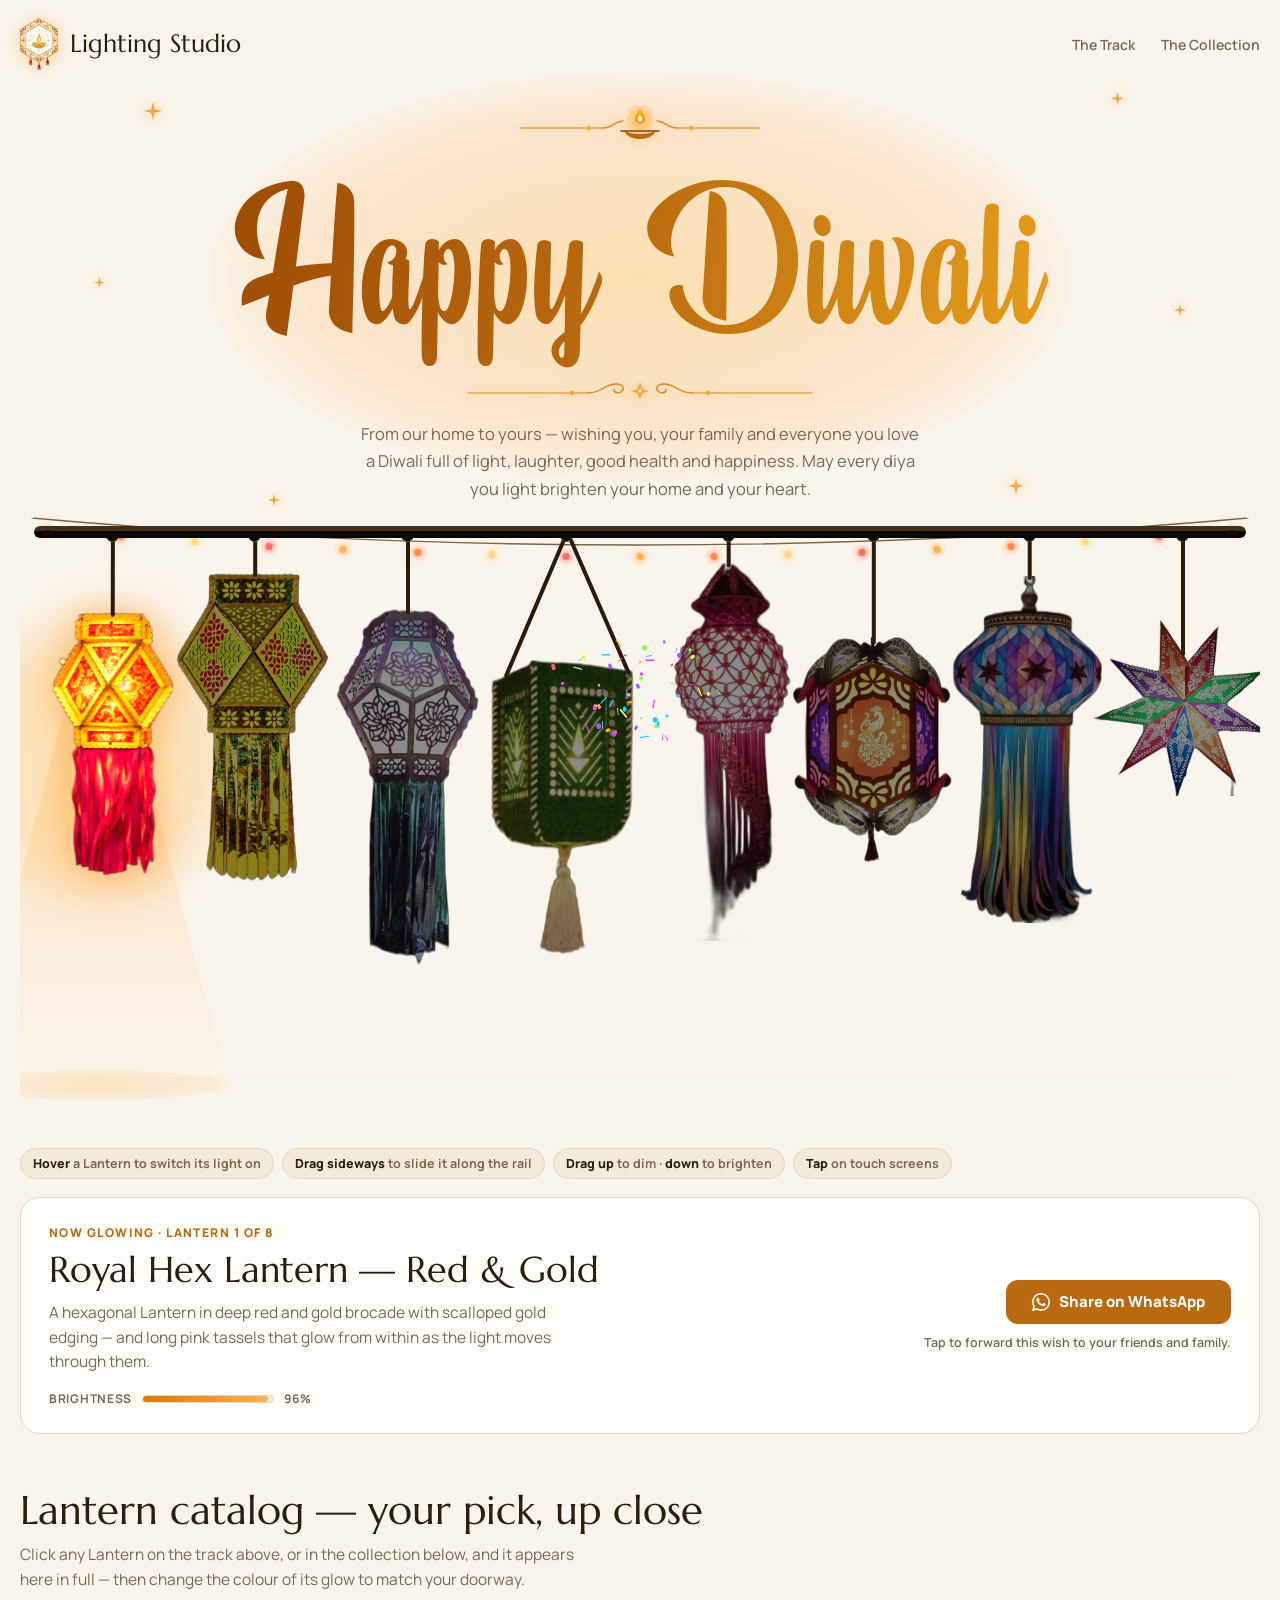
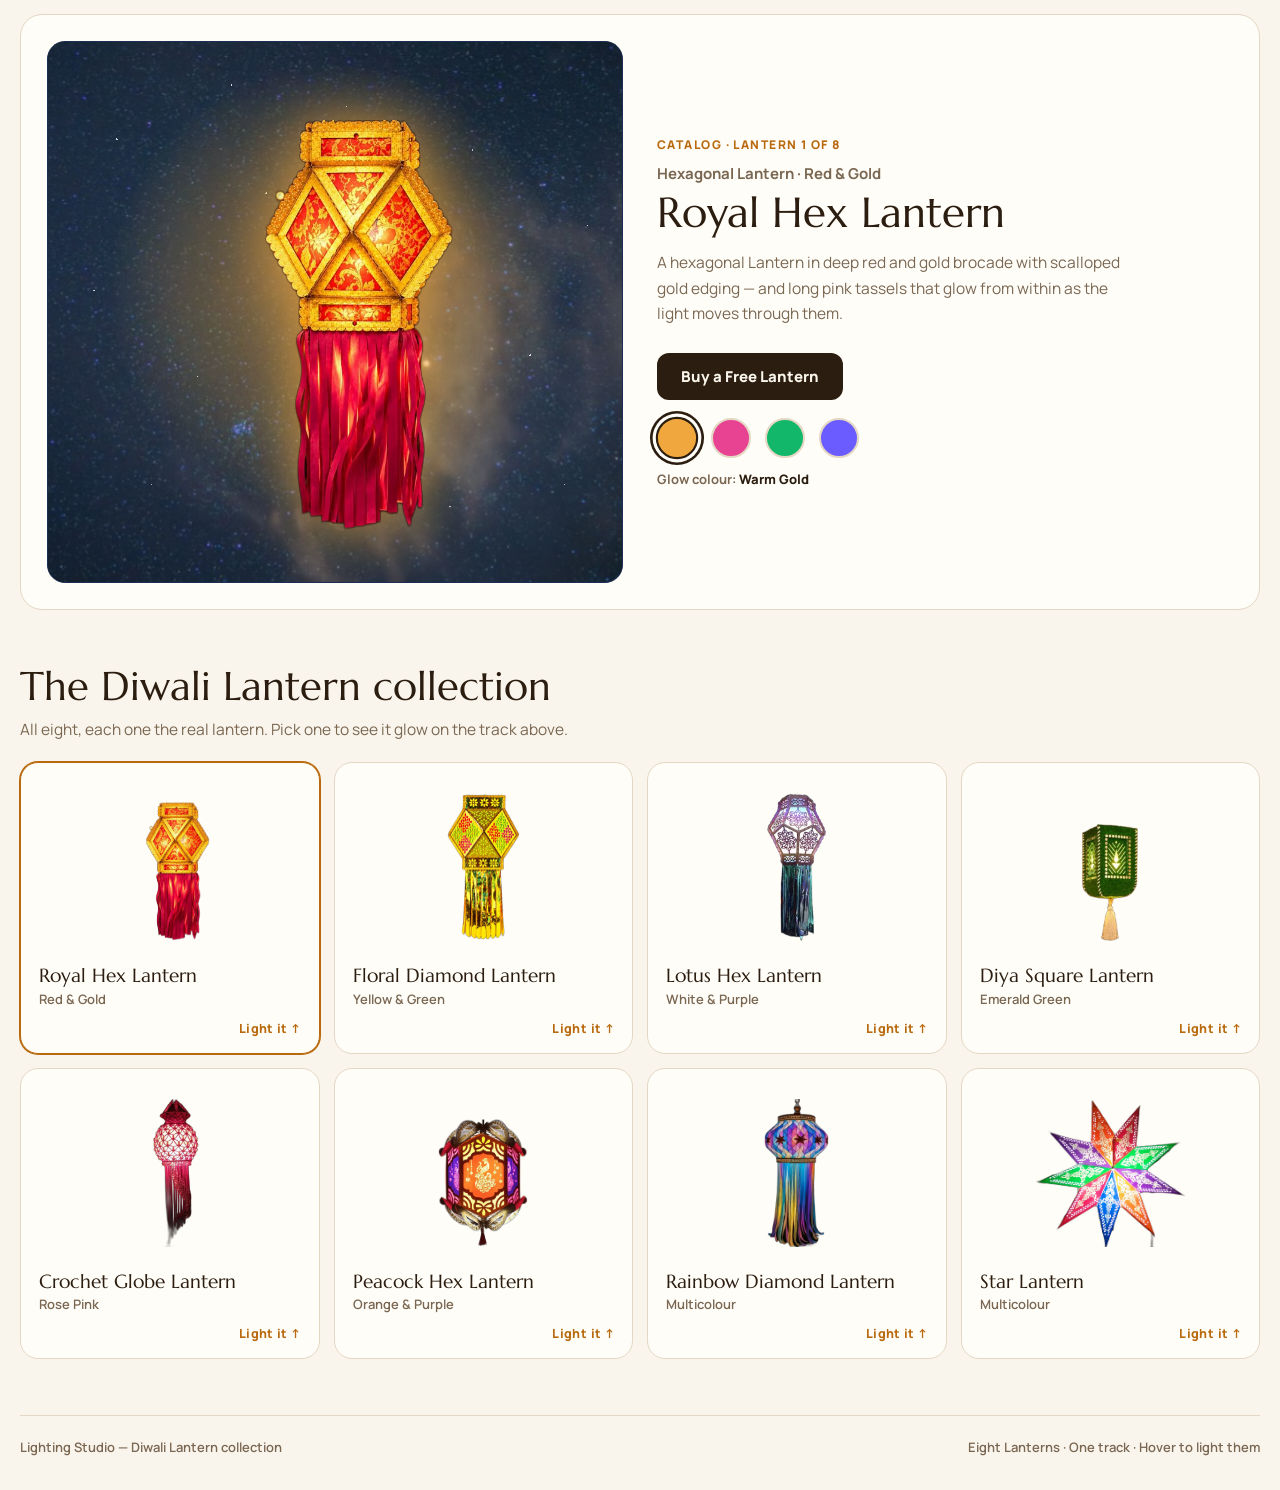
==== commit 9b90ff27: "fix: remove shop/offers sections and align confetti timing with specification" ====
--- a/index.html
+++ b/index.html
@@ -23,7 +23,7 @@
         </a>
         <nav class="mainnav" aria-label="Main">
           <a href="#stage">The Track</a>
-          <a href="#collection">Shop Lighting</a>
+          <a href="#collection">The Collection</a>
         </nav>
       </header>
 
@@ -150,30 +150,6 @@
         </div>
       </section>
 
-      <section class="perks" id="offers">
-        <div class="perk">
-          <svg width="22" height="22" viewBox="0 0 24 24" fill="none" aria-hidden="true"><path d="M12 3v3M12 18v3M3 12h3M18 12h3M5.6 5.6l2.1 2.1M16.3 16.3l2.1 2.1M18.4 5.6l-2.1 2.1M7.7 16.3l-2.1 2.1" stroke="#d97706" stroke-width="1.8" stroke-linecap="round"/><circle cx="12" cy="12" r="3.2" fill="#f0a83e"/></svg>
-          <div>
-            <h3>Diwali offer — up to 25% off</h3>
-            <p>Festive pricing is already applied to every Lantern on the track, all this week.</p>
-          </div>
-        </div>
-        <div class="perk">
-          <svg width="22" height="22" viewBox="0 0 24 24" fill="none" aria-hidden="true"><path d="M3 8h11v9H3zM14 11h4l3 3v3h-7z" stroke="#d97706" stroke-width="1.8" stroke-linejoin="round"/><circle cx="7" cy="19" r="1.8" fill="#f0a83e"/><circle cx="17" cy="19" r="1.8" fill="#f0a83e"/></svg>
-          <div>
-            <h3>Free delivery, in time for Diwali</h3>
-            <p>Order from the festive collection and delivery is on us — get it hung before the first diya is lit.</p>
-          </div>
-        </div>
-        <div class="perk">
-          <svg width="22" height="22" viewBox="0 0 24 24" fill="none" aria-hidden="true"><path d="M12 3l7 3v5c0 4.5-3 8.5-7 10-4-1.5-7-5.5-7-10V6l7-3Z" stroke="#d97706" stroke-width="1.8" stroke-linejoin="round"/><path d="M9 12l2 2 4-4" stroke="#f0a83e" stroke-width="1.8" stroke-linecap="round" stroke-linejoin="round"/></svg>
-          <div>
-            <h3>2-year warranty on every Lantern</h3>
-            <p>Hexagonal, diamond, crochet or star — every Lantern in the collection is covered, fittings included.</p>
-          </div>
-        </div>
-      </section>
-
       <section id="collection">
         <div class="collection-head">
           <h2>The Diwali Lantern collection</h2>
--- a/assets/css/style.css
+++ b/assets/css/style.css
@@ -934,6 +934,7 @@
 
       @media (prefers-reduced-motion: reduce) {
         html { scroll-behavior: auto; }
+        .confetti-stage { display: none; }
         .fairy-bulb { animation: none; opacity: 0.85; }
         .spark { animation: none; opacity: 0.9; }
         .greeting-title { animation: none; filter: drop-shadow(0 0 16px rgba(255, 178, 84, 0.55)); }
@@ -947,4 +948,19 @@
         .catalog-night, .catalog-stars, .catalog-stars::after, .catalog-shimmer, .catalog-glow, .catalog-media img { animation: none; }
         .catalog-glow, .catalog-media img { transition: none; }
         .shop-btn, .card, .color-btn, .swatch { transition: none; }
-      }+      }
+
+      /* ---------- Celebration Confetti Stage ---------- */
+      .confetti-stage {
+        position: fixed;
+        inset: 0;
+        width: 100vw;
+        height: 100vh;
+        pointer-events: none;
+        overflow: hidden;
+        z-index: 95;
+      }
+      .confetti-burst {
+        position: absolute;
+        pointer-events: none;
+      }
